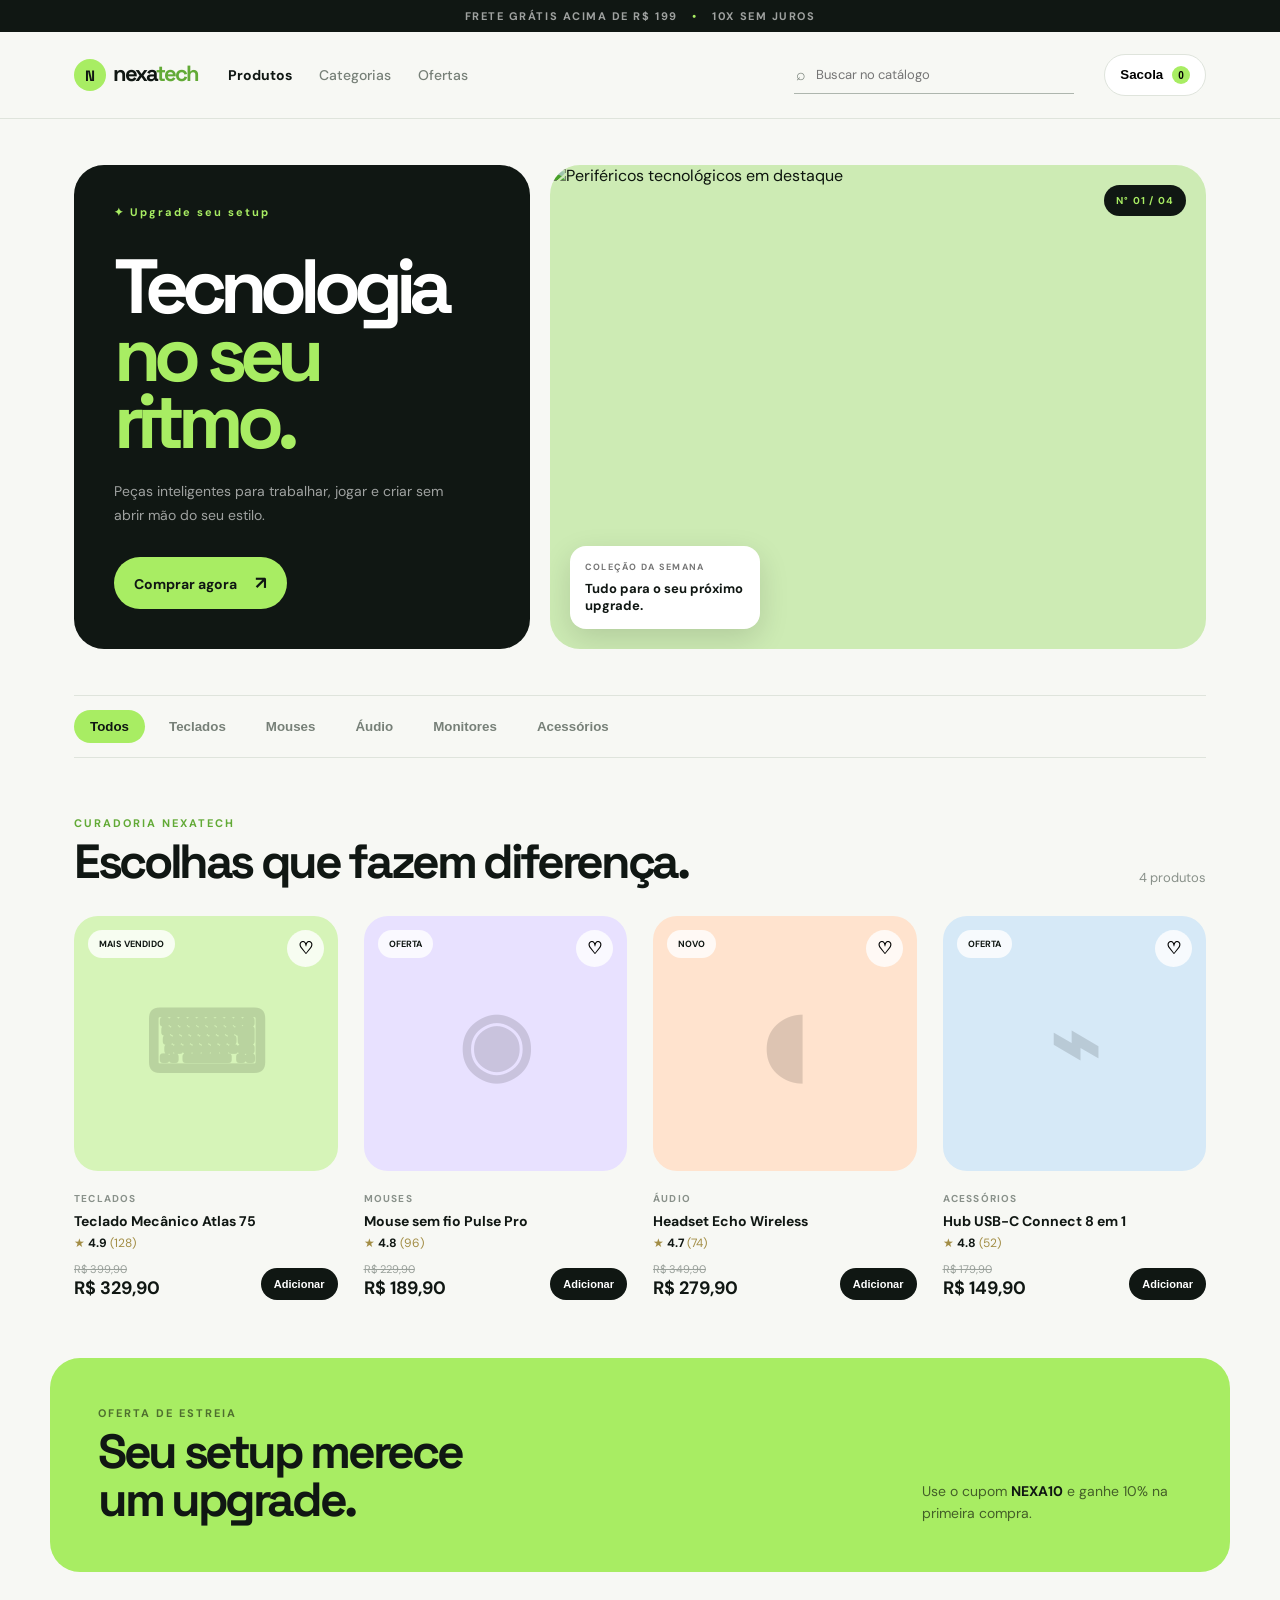
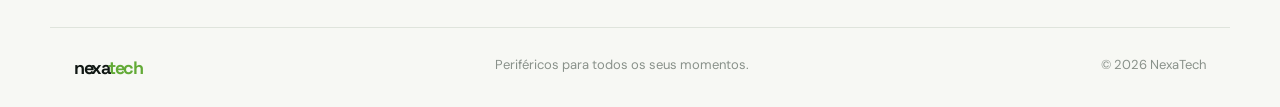
==== index.html @ ea512e1b "Add files via upload" ====
<!doctype html>
<html lang="pt-BR">
<head>
  <meta charset="UTF-8">
  <meta name="viewport" content="width=device-width, initial-scale=1.0">
  <meta name="description" content="NexaTech — periféricos tecnológicos para o seu setup.">
  <title>NexaTech | Periféricos tecnológicos</title>
  <link rel="stylesheet" href="styles.css">
</head>
<body>
  <div class="announcement">Frete grátis acima de R$ 199 <span>•</span> 10x sem juros</div>
  <header class="site-header">
    <div class="header-inner">
      <button class="icon-button menu-button" id="menuButton" aria-label="Abrir menu">☰</button>
      <a class="logo" href="#top" aria-label="NexaTech início"><b>N</b>nexa<strong>tech</strong></a>
      <nav id="mainNav"><a href="#produtos">Produtos</a><a href="#categorias">Categorias</a><a href="#ofertas">Ofertas</a></nav>
      <label class="search"><span>⌕</span><input id="searchInput" type="search" placeholder="Buscar no catálogo" aria-label="Buscar produtos"></label>
      <button class="cart-button" id="cartButton" aria-label="Adicionar ao carrinho">Sacola <i id="cartCount">0</i></button>
    </div>
    <label class="mobile-search search"><span>⌕</span><input id="mobileSearchInput" type="search" placeholder="Buscar produtos" aria-label="Buscar produtos"></label>
  </header>

  <main id="top">
    <section class="hero container">
      <div class="hero-copy"><p class="eyebrow">✦ Upgrade seu setup</p><h1>Tecnologia<br><em>no seu ritmo.</em></h1><p class="hero-text">Peças inteligentes para trabalhar, jogar e criar sem abrir mão do seu estilo.</p><a class="primary-button" href="#produtos">Comprar agora <span>↗</span></a></div>
      <div class="hero-image"><img src="hero-gadgets.png" alt="Periféricos tecnológicos em destaque"><div class="collection-card"><small>COLEÇÃO DA SEMANA</small><b>Tudo para o seu próximo upgrade.</b></div><strong class="number">N° 01 / 04</strong></div>
    </section>

    <section class="container categories" id="categorias"><div id="categoryList"></div></section>
    <section class="products container" id="produtos"><div class="section-heading"><div><p class="eyebrow green">CURADORIA NEXATECH</p><h2>Escolhas que fazem diferença.</h2></div><span id="productTotal"></span></div><div class="product-grid" id="productGrid"></div></section>
    <section class="offer container" id="ofertas"><div><p class="eyebrow">OFERTA DE ESTREIA</p><h2>Seu setup merece<br>um upgrade.</h2></div><p>Use o cupom <b>NEXA10</b> e ganhe 10% na primeira compra.</p></section>
  </main>
  <footer><b>nexa<strong>tech</strong></b><span>Periféricos para todos os seus momentos.</span><span>© 2026 NexaTech</span></footer>
  <script src="script.js"></script>
</body>
</html>
---- styles.css ----
@import url('https://fonts.googleapis.com/css2?family=DM+Sans:wght@400;500;700&family=Space+Grotesk:wght@500;700&display=swap');
:root{--green:#a8ed63;--dark:#101713;--paper:#f7f8f4;--muted:#68706a;--line:#dfe4dc}*{box-sizing:border-box}html{scroll-behavior:smooth}body{margin:0;background:var(--paper);color:var(--dark);font-family:'DM Sans',Arial,sans-serif}.announcement{padding:9px;text-align:center;background:var(--dark);color:#fff9;font-size:11px;font-weight:700;letter-spacing:.14em;text-transform:uppercase}.announcement span{color:var(--green);margin:0 10px}.site-header{border-bottom:1px solid var(--line)}.header-inner,.container,footer{max-width:1180px;margin:auto}.header-inner{display:flex;align-items:center;gap:30px;padding:22px 24px}.logo{color:var(--dark);font-family:'Space Grotesk';font-size:22px;font-weight:700;letter-spacing:-.09em;text-decoration:none}.logo b{display:inline-grid;place-items:center;width:32px;height:32px;margin-right:7px;border-radius:50%;background:var(--green);font-size:15px;letter-spacing:0}.logo strong,footer strong{color:#62aa36}.menu-button{display:none}.icon-button{border:0;background:none;font-size:20px}.site-header nav{display:flex;gap:27px}.site-header nav a{color:var(--dark);font-size:14px;font-weight:700;text-decoration:none}.site-header nav a:not(:first-child){color:#778078;font-weight:500}.search{display:flex;align-items:center;gap:8px;border-bottom:1px solid #aeb6ae;margin-left:auto;padding:8px 2px;max-width:280px;flex:1;color:#778078}.search input{width:100%;border:0;outline:0;background:transparent;font:inherit;font-size:13px}.mobile-search{display:none}.cart-button{border:1px solid var(--line);border-radius:99px;background:#fff;padding:11px 15px;font-weight:700;white-space:nowrap}.cart-button i{display:inline-grid;place-items:center;width:18px;height:18px;margin-left:5px;border-radius:50%;background:var(--green);font-size:10px;font-style:normal}.hero{display:grid;grid-template-columns:.82fr 1.18fr;gap:20px;padding:46px 24px}.hero-copy,.hero-image{min-height:430px;border-radius:30px}.hero-copy{display:flex;flex-direction:column;justify-content:space-between;padding:40px;background:var(--dark);color:#fff}.eyebrow{margin:0;color:var(--green);font-size:11px;font-weight:700;letter-spacing:.18em}.hero h1{margin:34px 0 0;font-family:'Space Grotesk';font-size:clamp(3.4rem,6vw,5.5rem);line-height:.88;letter-spacing:-.09em}.hero h1 em{color:var(--green);font-style:normal}.hero-text{max-width:350px;margin:24px 0 0;color:#fff9;font-size:14px;line-height:1.7}.primary-button{align-self:flex-start;margin-top:30px;border-radius:99px;padding:14px 20px;background:var(--green);color:var(--dark);font-size:14px;font-weight:700;text-decoration:none}.primary-button span{margin-left:15px;font-size:18px}.hero-image{position:relative;overflow:hidden;background:#cdebb4}.hero-image img{width:100%;height:100%;object-fit:cover;mix-blend-mode:multiply}.collection-card{position:absolute;bottom:20px;left:20px;display:grid;gap:7px;max-width:190px;padding:15px;border-radius:16px;background:#fff;box-shadow:0 10px 30px #0002}.collection-card small{color:#777;font-size:9px;font-weight:700;letter-spacing:.14em}.collection-card b{font-size:13px}.number{position:absolute;top:20px;right:20px;padding:9px 12px;border-radius:99px;background:var(--dark);color:var(--green);font-size:10px;letter-spacing:.12em}.categories{padding:0 24px}.categories>div{display:flex;gap:8px;overflow:auto;border-top:1px solid var(--line);border-bottom:1px solid var(--line);padding:14px 0}.category{border:0;border-radius:99px;background:transparent;padding:9px 16px;color:#778078;font-weight:700;white-space:nowrap;cursor:pointer}.category.active,.category:hover{background:var(--green);color:var(--dark)}.products{padding:58px 24px}.section-heading{display:flex;align-items:end;justify-content:space-between;margin-bottom:30px}.eyebrow.green{color:#62aa36}.section-heading h2,.offer h2{margin:8px 0 0;font-family:'Space Grotesk';font-size:clamp(2rem,4vw,3rem);line-height:1;letter-spacing:-.07em}.section-heading>span{color:#89918a;font-size:13px}.product-grid{display:grid;grid-template-columns:repeat(4,1fr);gap:26px}.product-card .visual{position:relative;display:grid;place-items:center;height:255px;border-radius:24px;overflow:hidden}.visual.mint{background:#d6f4b8}.visual.lavender{background:#e8e1ff}.visual.peach{background:#ffe3ce}.visual.sky{background:#d6e9f7}.product-symbol{color:#0002;font-size:85px;font-weight:700;transition:.3s}.product-card:hover .product-symbol{transform:scale(1.2)}.tag,.favorite{position:absolute;top:14px;border:0;border-radius:99px;background:#fffC;padding:8px 11px;font-size:9px;font-weight:700;text-transform:uppercase}.tag{left:14px}.favorite{right:14px;font-size:17px;cursor:pointer}.favorite.active{color:#e34b4b}.product-info{padding-top:15px}.product-info small{color:#89918a;font-size:10px;font-weight:700;letter-spacing:.12em;text-transform:uppercase}.product-info h3{margin:5px 0;font-size:14px}.rating{font-size:12px}.rating span{color:#a28d45}.price-row{display:flex;align-items:end;justify-content:space-between;margin-top:11px}.old-price{display:block;color:#9aa19b;font-size:11px;text-decoration:line-through}.price{font-size:18px}.add-button{border:0;border-radius:99px;background:var(--dark);color:#fff;padding:10px 13px;font-size:11px;font-weight:700;cursor:pointer}.offer{display:flex;align-items:end;justify-content:space-between;gap:30px;margin-bottom:55px;border-radius:30px;padding:48px;background:var(--green)}.offer .eyebrow{color:#0008}.offer p:last-child{max-width:260px;margin:0;color:#0009;font-size:14px;line-height:1.6}.offer b{color:var(--dark)}footer{display:flex;justify-content:space-between;gap:20px;border-top:1px solid var(--line);padding:28px 24px;color:#89918a;font-size:13px}footer>b{color:var(--dark);font-family:'Space Grotesk';font-size:18px;letter-spacing:-.08em}@media(max-width:800px){.header-inner{gap:15px}.menu-button{display:block}.site-header nav{display:none;position:absolute;z-index:2;top:95px;left:0;right:0;flex-direction:column;padding:22px 24px;background:var(--paper);border-bottom:1px solid var(--line)}.site-header nav.open{display:flex}.header-inner .search{display:none}.mobile-search{display:flex;margin:0 24px 15px;max-width:none}.hero{grid-template-columns:1fr;padding-top:24px}.hero-copy,.hero-image{min-height:360px}.product-grid{grid-template-columns:repeat(2,1fr)}.offer{align-items:start;flex-direction:column}.offer h2{font-size:2.5rem}footer{flex-direction:column}}
@media(max-width:460px){.hero h1{font-size:3.5rem}.hero-copy{padding:28px}.product-grid{gap:18px}.product-card .visual{height:190px}.product-symbol{font-size:62px}.section-heading h2{font-size:2rem}}
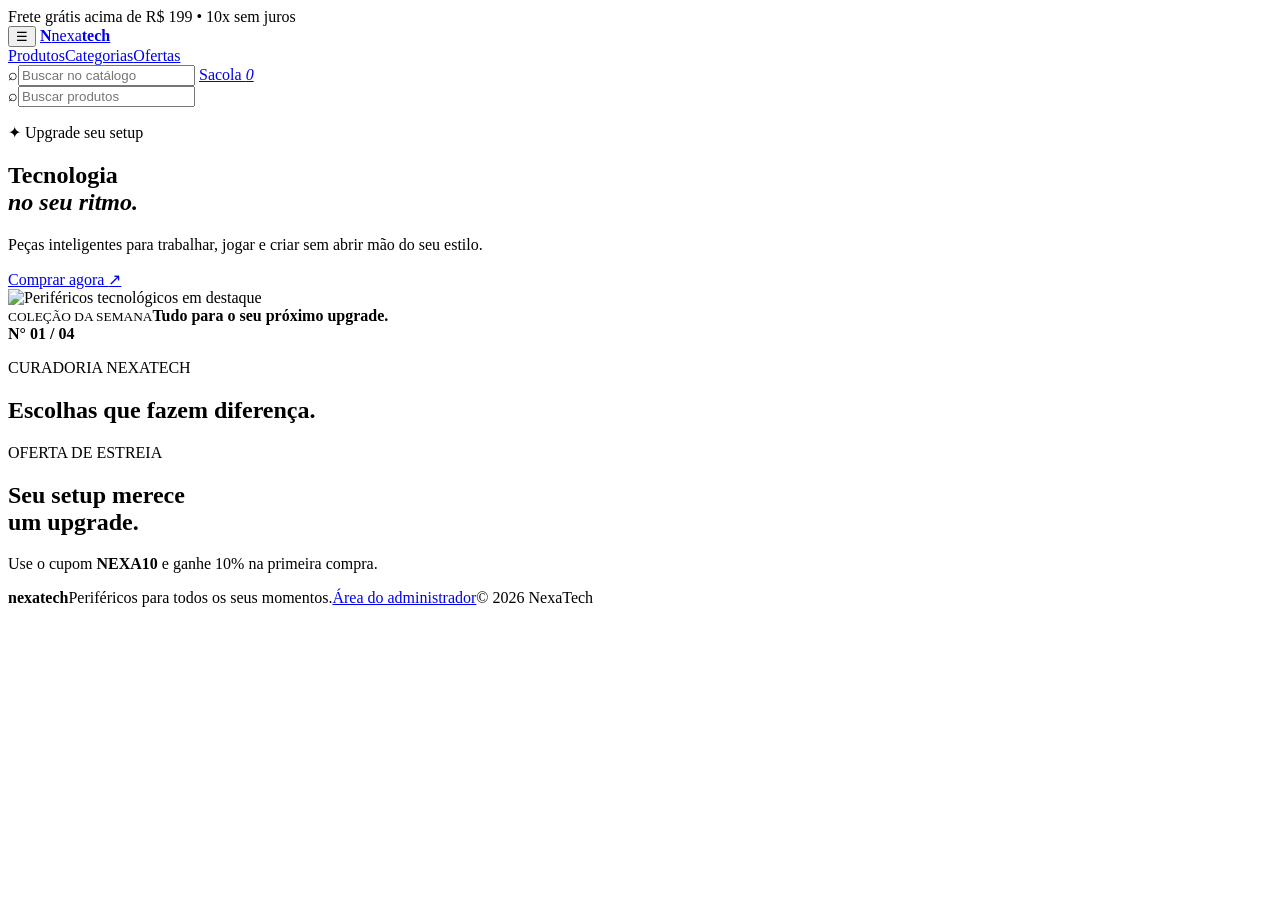
==== commit d429f7a7: "Update index.html" ====
--- a/index.html
+++ b/index.html
@@ -5,7 +5,8 @@
   <meta name="viewport" content="width=device-width, initial-scale=1.0">
   <meta name="description" content="NexaTech — periféricos tecnológicos para o seu setup.">
   <title>NexaTech | Periféricos tecnológicos</title>
-  <link rel="stylesheet" href="styles.css">
+  <link rel="stylesheet" href="../css/styles.css">
+  <link rel="stylesheet" href="../css/interactions.css">
 </head>
 <body>
   <div class="announcement">Frete grátis acima de R$ 199 <span>•</span> 10x sem juros</div>
@@ -15,7 +16,7 @@
       <a class="logo" href="#top" aria-label="NexaTech início"><b>N</b>nexa<strong>tech</strong></a>
       <nav id="mainNav"><a href="#produtos">Produtos</a><a href="#categorias">Categorias</a><a href="#ofertas">Ofertas</a></nav>
       <label class="search"><span>⌕</span><input id="searchInput" type="search" placeholder="Buscar no catálogo" aria-label="Buscar produtos"></label>
-      <button class="cart-button" id="cartButton" aria-label="Adicionar ao carrinho">Sacola <i id="cartCount">0</i></button>
+      <a class="cart-button" id="cartButton" href="carrinho.html" aria-label="Abrir carrinho">Sacola <i id="cartCount">0</i></a>
     </div>
     <label class="mobile-search search"><span>⌕</span><input id="mobileSearchInput" type="search" placeholder="Buscar produtos" aria-label="Buscar produtos"></label>
   </header>
@@ -30,7 +31,7 @@
     <section class="products container" id="produtos"><div class="section-heading"><div><p class="eyebrow green">CURADORIA NEXATECH</p><h2>Escolhas que fazem diferença.</h2></div><span id="productTotal"></span></div><div class="product-grid" id="productGrid"></div></section>
     <section class="offer container" id="ofertas"><div><p class="eyebrow">OFERTA DE ESTREIA</p><h2>Seu setup merece<br>um upgrade.</h2></div><p>Use o cupom <b>NEXA10</b> e ganhe 10% na primeira compra.</p></section>
   </main>
-  <footer><b>nexa<strong>tech</strong></b><span>Periféricos para todos os seus momentos.</span><span>© 2026 NexaTech</span></footer>
-  <script src="script.js"></script>
+  <footer><b>nexa<strong>tech</strong></b><span>Periféricos para todos os seus momentos.</span><a href="admin.html">Área do administrador</a><span>© 2026 NexaTech</span></footer>
+  <script src="../js/script.js"></script>
 </body>
 </html>
